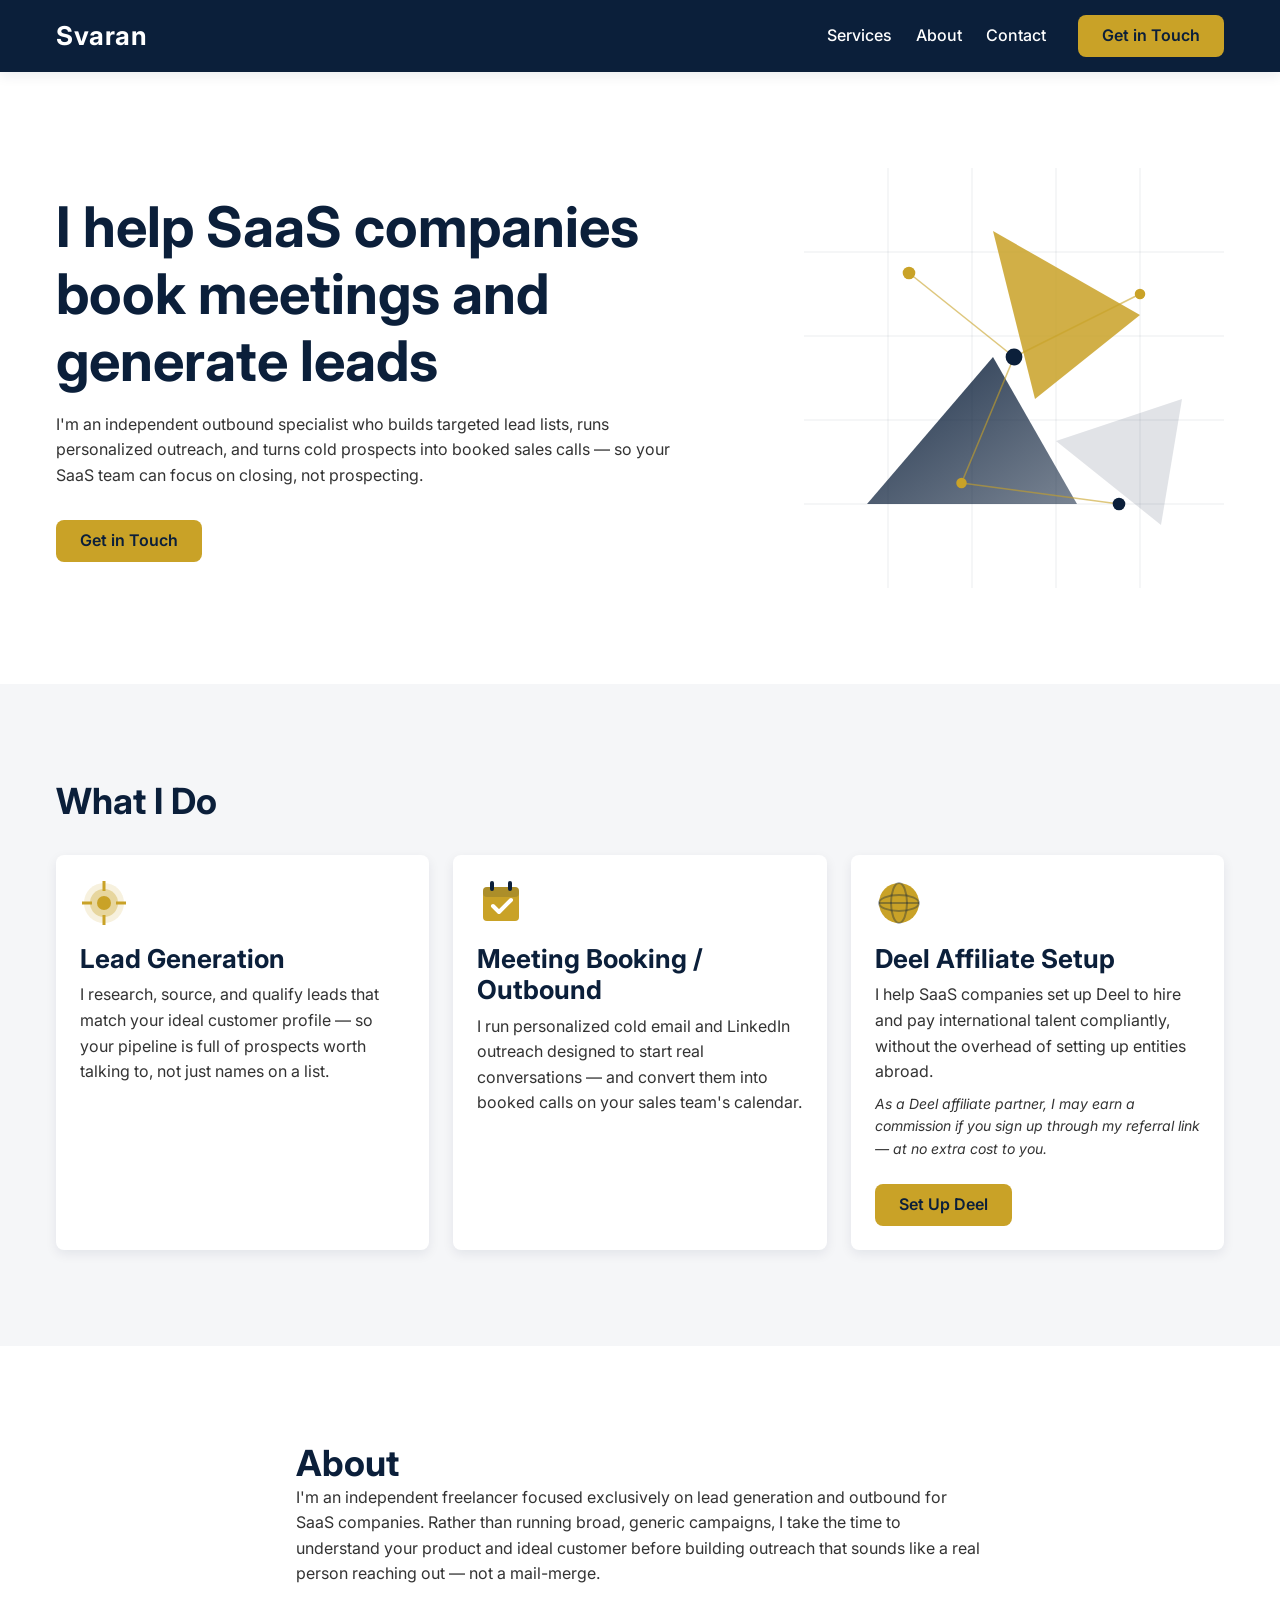
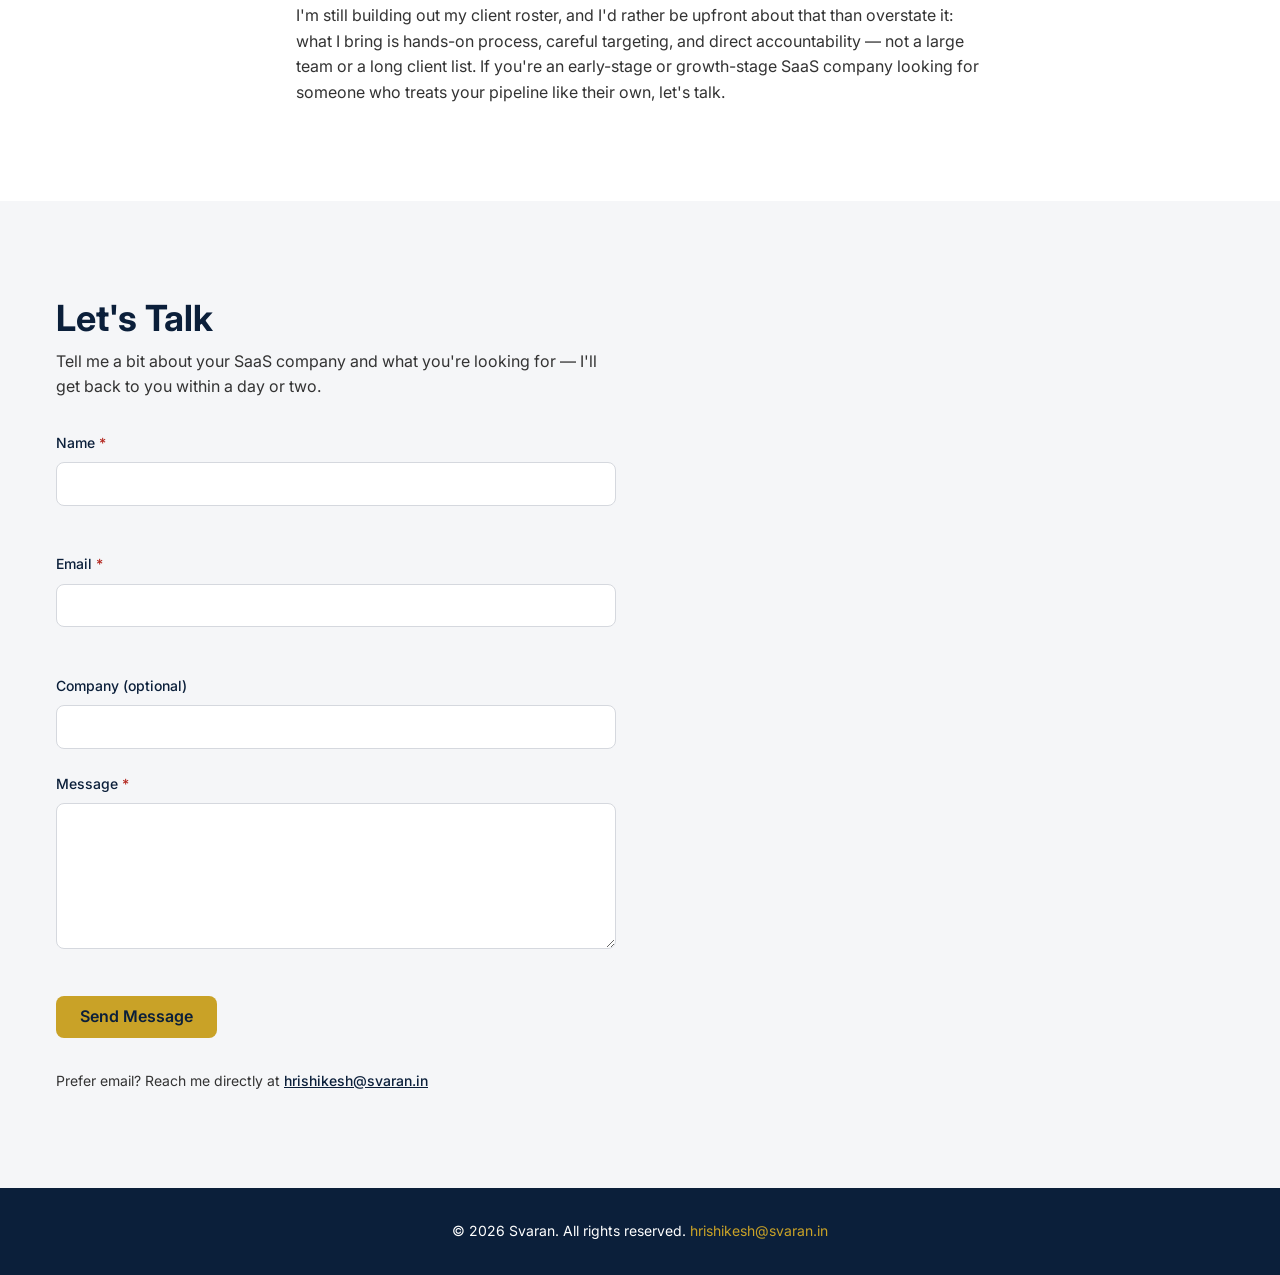
==== index.html @ 105a72fe "Initial commit: Svaran landing page Single-page marketing site for Svaran's freelance lead-gen/outbo" ====
<!DOCTYPE html>
<html lang="en">
<head>
  <script>document.documentElement.classList.add('js');</script>

  <meta charset="UTF-8">
  <meta name="viewport" content="width=device-width, initial-scale=1.0">
  <title>Svaran — Lead Generation & Meeting Booking for SaaS Companies</title>
  <meta name="description" content="Freelance lead generation and outbound specialist helping SaaS companies book more sales meetings — plus Deel setup for global hiring.">

  <!-- Open Graph -->
  <meta property="og:title" content="Svaran — Lead Generation & Meeting Booking for SaaS Companies">
  <meta property="og:description" content="Freelance lead generation and outbound specialist helping SaaS companies book more sales meetings — plus Deel setup for global hiring.">
  <meta property="og:type" content="website">
  <meta property="og:url" content="https://svaran.in">
  <!-- ADD A REAL OG IMAGE (1200x630) TO /assets/ AND UPDATE THIS PATH BEFORE LAUNCH -->
  <meta property="og:image" content="https://svaran.in/assets/og-image.png">

  <link rel="icon" type="image/svg+xml" href="assets/favicon.svg">

  <!-- Google Fonts: Inter -->
  <link rel="preconnect" href="https://fonts.googleapis.com">
  <link rel="preconnect" href="https://fonts.gstatic.com" crossorigin>
  <link href="https://fonts.googleapis.com/css2?family=Inter:wght@400;500;600;700&display=swap" rel="stylesheet">

  <link rel="stylesheet" href="css/style.css">
</head>
<body>

  <header class="site-header">
    <nav class="nav container">
      <a href="#hero" class="nav-logo">Svaran</a>

      <button type="button" class="nav-toggle" aria-label="Toggle navigation menu" aria-expanded="false" aria-controls="nav-menu">
        <span class="nav-toggle-icon"></span>
      </button>

      <div class="nav-menu" id="nav-menu">
        <ul class="nav-links">
          <li><a href="#services">Services</a></li>
          <li><a href="#about">About</a></li>
          <li><a href="#contact">Contact</a></li>
        </ul>
        <a href="#contact" class="btn btn-primary nav-cta">Get in Touch</a>
      </div>
    </nav>
  </header>

  <main>

    <!-- ============================== HERO ============================== -->
    <section id="hero">
      <div class="container hero-inner">
        <div class="hero-content fade-in">
          <h1>I help SaaS companies book meetings and generate leads</h1>
          <p class="hero-subhead">I'm an independent outbound specialist who builds targeted lead lists, runs personalized outreach, and turns cold prospects into booked sales calls — so your SaaS team can focus on closing, not prospecting.</p>
          <a href="#contact" class="btn btn-primary hero-cta">Get in Touch</a>
        </div>

        <div class="hero-graphic fade-in" aria-hidden="true">
          <svg viewBox="0 0 400 400" xmlns="http://www.w3.org/2000/svg" aria-hidden="true" focusable="false">
            <defs>
              <linearGradient id="heroGrad" x1="0%" y1="0%" x2="100%" y2="100%">
                <stop offset="0%" stop-color="var(--color-navy)" stop-opacity="0.9"/>
                <stop offset="100%" stop-color="var(--color-navy)" stop-opacity="0.55"/>
              </linearGradient>
            </defs>

            <!-- subtle grid -->
            <g stroke="var(--color-navy)" stroke-opacity="0.08" stroke-width="1">
              <line x1="0" y1="80" x2="400" y2="80"/>
              <line x1="0" y1="160" x2="400" y2="160"/>
              <line x1="0" y1="240" x2="400" y2="240"/>
              <line x1="0" y1="320" x2="400" y2="320"/>
              <line x1="80" y1="0" x2="80" y2="400"/>
              <line x1="160" y1="0" x2="160" y2="400"/>
              <line x1="240" y1="0" x2="240" y2="400"/>
              <line x1="320" y1="0" x2="320" y2="400"/>
            </g>

            <!-- overlapping angular shapes -->
            <polygon points="60,320 180,180 260,320" fill="url(#heroGrad)"/>
            <polygon points="180,60 320,140 220,220" fill="var(--color-gold)" fill-opacity="0.85"/>
            <polygon points="240,260 360,220 340,340" fill="var(--color-navy)" fill-opacity="0.12"/>

            <!-- network nodes / connections -->
            <g stroke="var(--color-gold)" stroke-width="1.5" stroke-opacity="0.6">
              <line x1="100" y1="100" x2="200" y2="180"/>
              <line x1="200" y1="180" x2="320" y2="120"/>
              <line x1="200" y1="180" x2="150" y2="300"/>
              <line x1="150" y1="300" x2="300" y2="320"/>
            </g>
            <g>
              <circle cx="100" cy="100" r="6" fill="var(--color-gold)"/>
              <circle cx="200" cy="180" r="8" fill="var(--color-navy)"/>
              <circle cx="320" cy="120" r="5" fill="var(--color-gold)"/>
              <circle cx="150" cy="300" r="5" fill="var(--color-gold)"/>
              <circle cx="300" cy="320" r="6" fill="var(--color-navy)"/>
            </g>
          </svg>
        </div>
      </div>
    </section>

    <!-- ============================== SERVICES ============================== -->
    <section id="services">
      <div class="container">
        <h2 class="fade-in">What I Do</h2>

        <div class="services-grid">

          <div class="card service-card fade-in">
            <div class="service-icon" aria-hidden="true">
              <svg viewBox="0 0 48 48" xmlns="http://www.w3.org/2000/svg" aria-hidden="true" focusable="false">
                <circle cx="24" cy="24" r="20" fill="var(--color-gold)" fill-opacity="0.15"/>
                <circle cx="24" cy="24" r="14" fill="var(--color-gold)" fill-opacity="0.35"/>
                <circle cx="24" cy="24" r="7" fill="var(--color-gold)"/>
                <rect x="22.5" y="2" width="3" height="10" fill="var(--color-gold)"/>
                <rect x="22.5" y="36" width="3" height="10" fill="var(--color-gold)"/>
                <rect x="2" y="22.5" width="10" height="3" fill="var(--color-gold)"/>
                <rect x="36" y="22.5" width="10" height="3" fill="var(--color-gold)"/>
              </svg>
            </div>
            <h3>Lead Generation</h3>
            <p>I research, source, and qualify leads that match your ideal customer profile — so your pipeline is full of prospects worth talking to, not just names on a list.</p>
          </div>

          <div class="card service-card fade-in">
            <div class="service-icon" aria-hidden="true">
              <svg viewBox="0 0 48 48" xmlns="http://www.w3.org/2000/svg" aria-hidden="true" focusable="false">
                <rect x="6" y="8" width="36" height="34" rx="4" fill="var(--color-gold)"/>
                <rect x="6" y="8" width="36" height="10" rx="4" fill="var(--color-navy)" fill-opacity="0.15"/>
                <rect x="13" y="2" width="4" height="10" rx="2" fill="var(--color-navy)"/>
                <rect x="31" y="2" width="4" height="10" rx="2" fill="var(--color-navy)"/>
                <path d="M16 27L22 33L34 21" stroke="var(--color-white)" stroke-width="4" stroke-linecap="round" stroke-linejoin="round" fill="none"/>
              </svg>
            </div>
            <h3>Meeting Booking / Outbound</h3>
            <p>I run personalized cold email and LinkedIn outreach designed to start real conversations — and convert them into booked calls on your sales team's calendar.</p>
          </div>

          <div class="card service-card deel-card fade-in">
            <div class="service-icon" aria-hidden="true">
              <svg viewBox="0 0 48 48" xmlns="http://www.w3.org/2000/svg" aria-hidden="true" focusable="false">
                <circle cx="24" cy="24" r="20" fill="var(--color-gold)"/>
                <ellipse cx="24" cy="24" rx="8" ry="20" fill="none" stroke="var(--color-navy)" stroke-opacity="0.35" stroke-width="2"/>
                <ellipse cx="24" cy="24" rx="20" ry="8" fill="none" stroke="var(--color-navy)" stroke-opacity="0.35" stroke-width="2"/>
                <line x1="4" y1="24" x2="44" y2="24" stroke="var(--color-navy)" stroke-opacity="0.35" stroke-width="2"/>
              </svg>
            </div>
            <h3>Deel Affiliate Setup</h3>
            <p>I help SaaS companies set up Deel to hire and pay international talent compliantly, without the overhead of setting up entities abroad.</p>
            <p class="text-small deel-disclosure">As a Deel affiliate partner, I may earn a commission if you sign up through my referral link — at no extra cost to you.</p>
            <!-- REPLACE WITH REAL DEEL AFFILIATE LINK BEFORE LAUNCH -->
            <a href="#DEEL_AAFFILIATE_LINK_HERE" class="btn btn-primary deel-link" target="_blank" rel="noopener noreferrer">Set Up Deel</a>
          </div>

        </div>
      </div>
    </section>

    <!-- ============================== ABOUT ============================== -->
    <section id="about">
      <div class="container about-inner fade-in">
        <h2>About</h2>
        <p>I'm an independent freelancer focused exclusively on lead generation and outbound for SaaS companies. Rather than running broad, generic campaigns, I take the time to understand your product and ideal customer before building outreach that sounds like a real person reaching out — not a mail-merge.</p>
        <p>I'm still building out my client roster, and I'd rather be upfront about that than overstate it: what I bring is hands-on process, careful targeting, and direct accountability — not a large team or a long client list. If you're an early-stage or growth-stage SaaS company looking for someone who treats your pipeline like their own, let's talk.</p>
      </div>
    </section>

    <!-- ============================== CONTACT ============================== -->
    <section id="contact">
      <div class="container">
        <h2 class="fade-in">Let's Talk</h2>
        <p class="fade-in contact-intro">Tell me a bit about your SaaS company and what you're looking for — I'll get back to you within a day or two.</p>

        <!-- SIGN UP AT formspree.io (free tier) AND REPLACE YOUR_FORM_ID WITH YOUR REAL ENDPOINT -->
        <form id="contact-form" class="contact-form fade-in" action="https://formspree.io/f/YOUR_FORM_ID" method="POST" novalidate>

          <div class="form-group">
            <label for="name">Name <span class="required">*</span></label>
            <input type="text" id="name" name="name" autocomplete="name" aria-required="true" aria-invalid="false" aria-describedby="name-error">
            <span class="form-error" id="name-error" role="alert"></span>
          </div>

          <div class="form-group">
            <label for="email">Email <span class="required">*</span></label>
            <input type="email" id="email" name="email" autocomplete="email" aria-required="true" aria-invalid="false" aria-describedby="email-error">
            <span class="form-error" id="email-error" role="alert"></span>
          </div>

          <div class="form-group">
            <label for="company">Company <span class="text-small">(optional)</span></label>
            <input type="text" id="company" name="company" autocomplete="organization">
          </div>

          <div class="form-group">
            <label for="message">Message <span class="required">*</span></label>
            <textarea id="message" name="message" rows="5" aria-required="true" aria-invalid="false" aria-describedby="message-error"></textarea>
            <span class="form-error" id="message-error" role="alert"></span>
          </div>

          <button type="submit" class="btn btn-primary">Send Message</button>

          <p class="form-status" id="form-status" role="alert" hidden></p>
        </form>

        <div class="form-success" id="form-success" hidden>
          <p>Thanks, I'll get back to you soon.</p>
        </div>

        <p class="contact-fallback text-small">Prefer email? Reach me directly at <a href="mailto:hrishikesh@svaran.in">hrishikesh@svaran.in</a></p>
      </div>
    </section>

  </main>

  <footer class="site-footer">
    <div class="container">
      <p class="text-small">&copy; 2026 Svaran. All rights reserved. <a href="mailto:hrishikesh@svaran.in">hrishikesh@svaran.in</a></p>
    </div>
  </footer>

  <script src="js/main.js"></script>
</body>
</html>
---- css/style.css ----
/* ==========================================================================
   Svaran — Global Stylesheet
   ========================================================================== */

/* --------------------------------------------------------------------------
   1. CSS Reset / Normalize
   -------------------------------------------------------------------------- */
*,
*::before,
*::after {
  box-sizing: border-box;
}

html,
body,
h1,
h2,
h3,
h4,
p,
figure,
blockquote,
dl,
dd,
ul,
ol {
  margin: 0;
}

ul,
ol {
  padding: 0;
  list-style: none;
}

html {
  -webkit-text-size-adjust: 100%;
  scroll-behavior: smooth;
}

body {
  min-height: 100vh;
  text-rendering: optimizeSpeed;
  -webkit-font-smoothing: antialiased;
  -moz-osx-font-smoothing: grayscale;
}

img,
picture,
svg {
  display: block;
  max-width: 100%;
}

a {
  color: inherit;
  text-decoration: none;
}

/* Visible keyboard focus. Navy outline for light backgrounds; gold inside
   the navy header/footer, since navy-on-navy and gold-on-white both fail
   WCAG's 3:1 non-text contrast minimum. */
a:focus-visible,
button:focus-visible,
input:focus-visible,
textarea:focus-visible {
  outline: 2px solid var(--color-navy);
  outline-offset: 2px;
}

.site-header a:focus-visible,
.site-header button:focus-visible,
.site-footer a:focus-visible {
  outline-color: var(--color-gold);
}

button {
  font: inherit;
  color: inherit;
  background: none;
  border: none;
  cursor: pointer;
}

input,
button,
textarea,
select {
  font: inherit;
}

/* --------------------------------------------------------------------------
   2. Design Tokens (CSS Custom Properties)
   -------------------------------------------------------------------------- */
:root {
  /* Colors */
  --color-navy: #0B1F3A;
  --color-gold: #C9A227;
  --color-white: #FFFFFF;
  --color-gray-light: #F5F6F8;
  --color-gray-text: #333333;

  /* Semantic color aliases */
  --color-bg: var(--color-white);
  --color-bg-alt: var(--color-gray-light);
  --color-text: var(--color-gray-text);
  --color-primary: var(--color-navy);
  --color-accent: var(--color-gold);

  /* Typography */
  --font-family-base: 'Inter', -apple-system, BlinkMacSystemFont, 'Segoe UI', sans-serif;

  /* Mobile-first type scale */
  --font-size-h1: 2rem;        /* 32px */
  --font-size-h2: 1.625rem;    /* 26px */
  --font-size-h3: 1.25rem;     /* 20px */
  --font-size-body: 1rem;      /* 16px */
  --font-size-small: 0.875rem; /* 14px */

  --line-height-heading: 1.2;
  --line-height-body: 1.6;

  --font-weight-regular: 400;
  --font-weight-medium: 500;
  --font-weight-semibold: 600;
  --font-weight-bold: 700;

  /* Spacing scale (8px base unit) */
  --space-1: 8px;
  --space-2: 16px;
  --space-3: 24px;
  --space-4: 32px;
  --space-6: 48px;
  --space-8: 64px;
  --space-12: 96px;

  /* Radius & Shadow */
  --radius-base: 8px;
  --shadow-card: 0 4px 12px rgba(11, 31, 58, 0.08);

  /* Layout */
  --container-max-width: 1200px;
  --header-height: 72px;

  /* Utility (form validation state — additive, does not alter core palette) */
  --color-error: #B3261E;
  --shadow-card-hover: 0 8px 20px rgba(11, 31, 58, 0.14);
}

/* --------------------------------------------------------------------------
   3. Base Element Styles
   -------------------------------------------------------------------------- */
body {
  font-family: var(--font-family-base);
  font-size: var(--font-size-body);
  line-height: var(--line-height-body);
  color: var(--color-text);
  background-color: var(--color-bg);
}

h1,
h2,
h3 {
  font-weight: var(--font-weight-bold);
  line-height: var(--line-height-heading);
  color: var(--color-primary);
}

h1 {
  font-size: var(--font-size-h1);
}

h2 {
  font-size: var(--font-size-h2);
}

h3 {
  font-size: var(--font-size-h3);
}

small,
.text-small {
  font-size: var(--font-size-small);
}

/* --------------------------------------------------------------------------
   4. Layout Helpers
   -------------------------------------------------------------------------- */
.container {
  width: 100%;
  max-width: var(--container-max-width);
  margin-inline: auto;
  padding-inline: var(--space-2);
}

section {
  padding-block: var(--space-8);
}

/* --------------------------------------------------------------------------
   5. Buttons
   -------------------------------------------------------------------------- */
.btn {
  display: inline-block;
  font-weight: var(--font-weight-semibold);
  font-size: var(--font-size-body);
  padding: var(--space-1) var(--space-3);
  border-radius: var(--radius-base);
  transition: background-color 0.2s ease, color 0.2s ease, transform 0.2s ease;
}

.btn-primary {
  background-color: var(--color-accent);
  color: var(--color-navy);
}

.btn-primary:hover {
  background-color: #b8931f;
  transform: translateY(-2px);
}

.btn-primary:active {
  transform: translateY(0);
}

/* --------------------------------------------------------------------------
   6. Header / Nav
   -------------------------------------------------------------------------- */
.site-header {
  position: sticky;
  top: 0;
  z-index: 100;
  background-color: var(--color-navy);
  box-shadow: var(--shadow-card);
}

.nav {
  display: flex;
  align-items: center;
  justify-content: space-between;
  height: var(--header-height);
}

.nav-logo {
  font-size: var(--font-size-h3);
  font-weight: var(--font-weight-bold);
  color: var(--color-white);
  letter-spacing: 0.02em;
}

.nav-toggle {
  display: block;
  z-index: 110;
  padding: var(--space-1);
}

.nav-toggle-icon,
.nav-toggle-icon::before,
.nav-toggle-icon::after {
  display: block;
  width: 24px;
  height: 2px;
  background-color: var(--color-white);
  transition: transform 0.2s ease, opacity 0.2s ease;
}

.nav-toggle-icon::before,
.nav-toggle-icon::after {
  content: '';
  position: relative;
}

.nav-toggle-icon::before {
  top: 6px;
}

.nav-toggle-icon::after {
  top: 4px;
}

.nav-menu {
  position: fixed;
  inset: var(--header-height) 0 0 0;
  background-color: var(--color-navy);
  display: flex;
  flex-direction: column;
  align-items: center;
  justify-content: center;
  gap: var(--space-3);
  transform: translateX(100%);
  visibility: hidden;
  transition: transform 0.25s ease, visibility 0s linear 0.25s;
}

.nav-menu.is-open {
  transform: translateX(0);
  visibility: visible;
  transition: transform 0.25s ease;
}

.nav-links {
  display: flex;
  flex-direction: column;
  align-items: center;
  gap: var(--space-3);
}

.nav-links a {
  color: var(--color-white);
  font-weight: var(--font-weight-medium);
}

.nav-links a:hover {
  color: var(--color-accent);
}

.nav-cta {
  display: none;
}

/* --------------------------------------------------------------------------
   7. Sections
   -------------------------------------------------------------------------- */
#hero {
  background-color: var(--color-bg);
}

#services {
  background-color: var(--color-bg-alt);
}

#about {
  background-color: var(--color-bg);
}

#contact {
  background-color: var(--color-bg-alt);
}

.card {
  background-color: var(--color-white);
  border-radius: var(--radius-base);
  box-shadow: var(--shadow-card);
  padding: var(--space-3);
  transition: transform 0.2s ease, box-shadow 0.2s ease;
}

/* --------------------------------------------------------------------------
   7a. Hero
   -------------------------------------------------------------------------- */
.hero-inner {
  display: flex;
  flex-direction: column;
  align-items: center;
  gap: var(--space-6);
  text-align: center;
}

.hero-content {
  max-width: 640px;
}

.hero-subhead {
  margin-top: var(--space-2);
  font-size: var(--font-size-body);
  color: var(--color-text);
}

.hero-cta {
  margin-top: var(--space-4);
}

.hero-graphic {
  width: 100%;
  max-width: 320px;
}

.hero-graphic svg {
  width: 100%;
  height: auto;
}

/* --------------------------------------------------------------------------
   7b. Services
   -------------------------------------------------------------------------- */
.services-grid {
  display: grid;
  grid-template-columns: 1fr;
  gap: var(--space-3);
  margin-top: var(--space-4);
}

.service-card h3 {
  margin-top: var(--space-2);
}

.service-card p {
  margin-top: var(--space-1);
}

.service-icon svg {
  width: 48px;
  height: 48px;
}

.deel-card {
  display: flex;
  flex-direction: column;
}

.deel-disclosure {
  margin-top: var(--space-2);
  color: var(--color-text);
  font-style: italic;
}

.deel-link {
  margin-top: var(--space-3);
  align-self: flex-start;
}

/* --------------------------------------------------------------------------
   7c. About
   -------------------------------------------------------------------------- */
.about-inner {
  max-width: 720px;
}

.about-inner p + p {
  margin-top: var(--space-2);
}

/* --------------------------------------------------------------------------
   7d. Contact
   -------------------------------------------------------------------------- */
.contact-intro {
  margin-top: var(--space-1);
  max-width: 560px;
}

.contact-form {
  margin-top: var(--space-4);
  max-width: 560px;
  display: flex;
  flex-direction: column;
  gap: var(--space-3);
}

.form-group {
  display: flex;
  flex-direction: column;
  gap: var(--space-1);
}

.form-group label {
  font-weight: var(--font-weight-medium);
  font-size: var(--font-size-small);
  color: var(--color-primary);
}

.required {
  color: var(--color-error);
}

.form-group input,
.form-group textarea {
  border: 1px solid #D5D8DE;
  border-radius: var(--radius-base);
  padding: var(--space-1) var(--space-2);
  background-color: var(--color-white);
  color: var(--color-text);
  transition: border-color 0.2s ease, box-shadow 0.2s ease;
}

.form-group input:focus,
.form-group textarea:focus {
  outline: none;
  border-color: var(--color-navy);
  box-shadow: 0 0 0 3px rgba(11, 31, 58, 0.12);
}

.form-group textarea {
  resize: vertical;
}

.form-group.has-error input,
.form-group.has-error textarea {
  border-color: var(--color-error);
}

.form-error {
  min-height: 1.1em;
  font-size: var(--font-size-small);
  color: var(--color-error);
}

.contact-form .btn {
  align-self: flex-start;
}

.form-status {
  font-size: var(--font-size-small);
  color: var(--color-error);
}

.form-success {
  margin-top: var(--space-4);
  max-width: 560px;
  background-color: var(--color-white);
  border-left: 4px solid var(--color-accent);
  border-radius: var(--radius-base);
  padding: var(--space-3);
  box-shadow: var(--shadow-card);
}

.contact-fallback {
  margin-top: var(--space-4);
}

.contact-fallback a {
  color: var(--color-navy);
  font-weight: var(--font-weight-medium);
  text-decoration: underline;
}

/* --------------------------------------------------------------------------
   7e. Scroll-triggered fade-in
   -------------------------------------------------------------------------- */
/* Content is visible by default (CSS-first). The "js" class is only added
   by an inline script in <head>, so the hidden starting state — and the
   animation — only ever apply when JS actually ran. If JS fails to load,
   nothing here executes and every section stays fully visible and readable. */
.js .fade-in {
  opacity: 0;
  transform: translateY(20px);
  transition: opacity 0.6s ease, transform 0.6s ease;
}

.js .fade-in.is-visible {
  opacity: 1;
  transform: translateY(0);
}

@media (prefers-reduced-motion: reduce) {
  .js .fade-in {
    opacity: 1;
    transform: none;
    transition: none;
  }
}

/* Card hover lift — declared after .fade-in so it wins the transform
   cascade on cards that are also fade-in targets (equal specificity,
   source order decides). */
.card:hover {
  transform: translateY(-4px);
  box-shadow: var(--shadow-card-hover);
}

/* --------------------------------------------------------------------------
   8. Footer
   -------------------------------------------------------------------------- */
.site-footer {
  background-color: var(--color-navy);
  color: var(--color-white);
  text-align: center;
  padding-block: var(--space-4);
}

.site-footer a {
  color: var(--color-gold);
}

/* --------------------------------------------------------------------------
   9. Responsive Breakpoints (mobile-first, min-width)
   -------------------------------------------------------------------------- */

/* Tablet — 768px and up */
@media (min-width: 768px) {
  :root {
    --font-size-h1: 2.75rem;   /* 44px */
    --font-size-h2: 2rem;      /* 32px */
    --font-size-h3: 1.5rem;    /* 24px */
  }

  .nav-toggle {
    display: none;
  }

  .nav-menu {
    position: static;
    flex-direction: row;
    justify-content: flex-end;
    gap: var(--space-4);
    background-color: transparent;
    transform: none;
    visibility: visible;
    transition: none;
  }

  .nav-links {
    flex-direction: row;
    gap: var(--space-3);
  }

  .nav-cta {
    display: inline-block;
  }

  .hero-inner {
    flex-direction: row;
    align-items: center;
    justify-content: space-between;
    text-align: left;
  }

  .hero-content {
    flex: 1 1 55%;
  }

  .hero-graphic {
    flex: 0 0 38%;
    max-width: 380px;
  }

  .services-grid {
    grid-template-columns: repeat(3, 1fr);
  }
}

/* Desktop — 1024px and up */
@media (min-width: 1024px) {
  :root {
    --font-size-h1: 3.5rem;    /* 56px */
    --font-size-h2: 2.25rem;   /* 36px */
    --font-size-h3: 1.625rem;  /* 26px */
  }

  section {
    padding-block: var(--space-12);
  }

  .hero-graphic {
    max-width: 420px;
  }
}
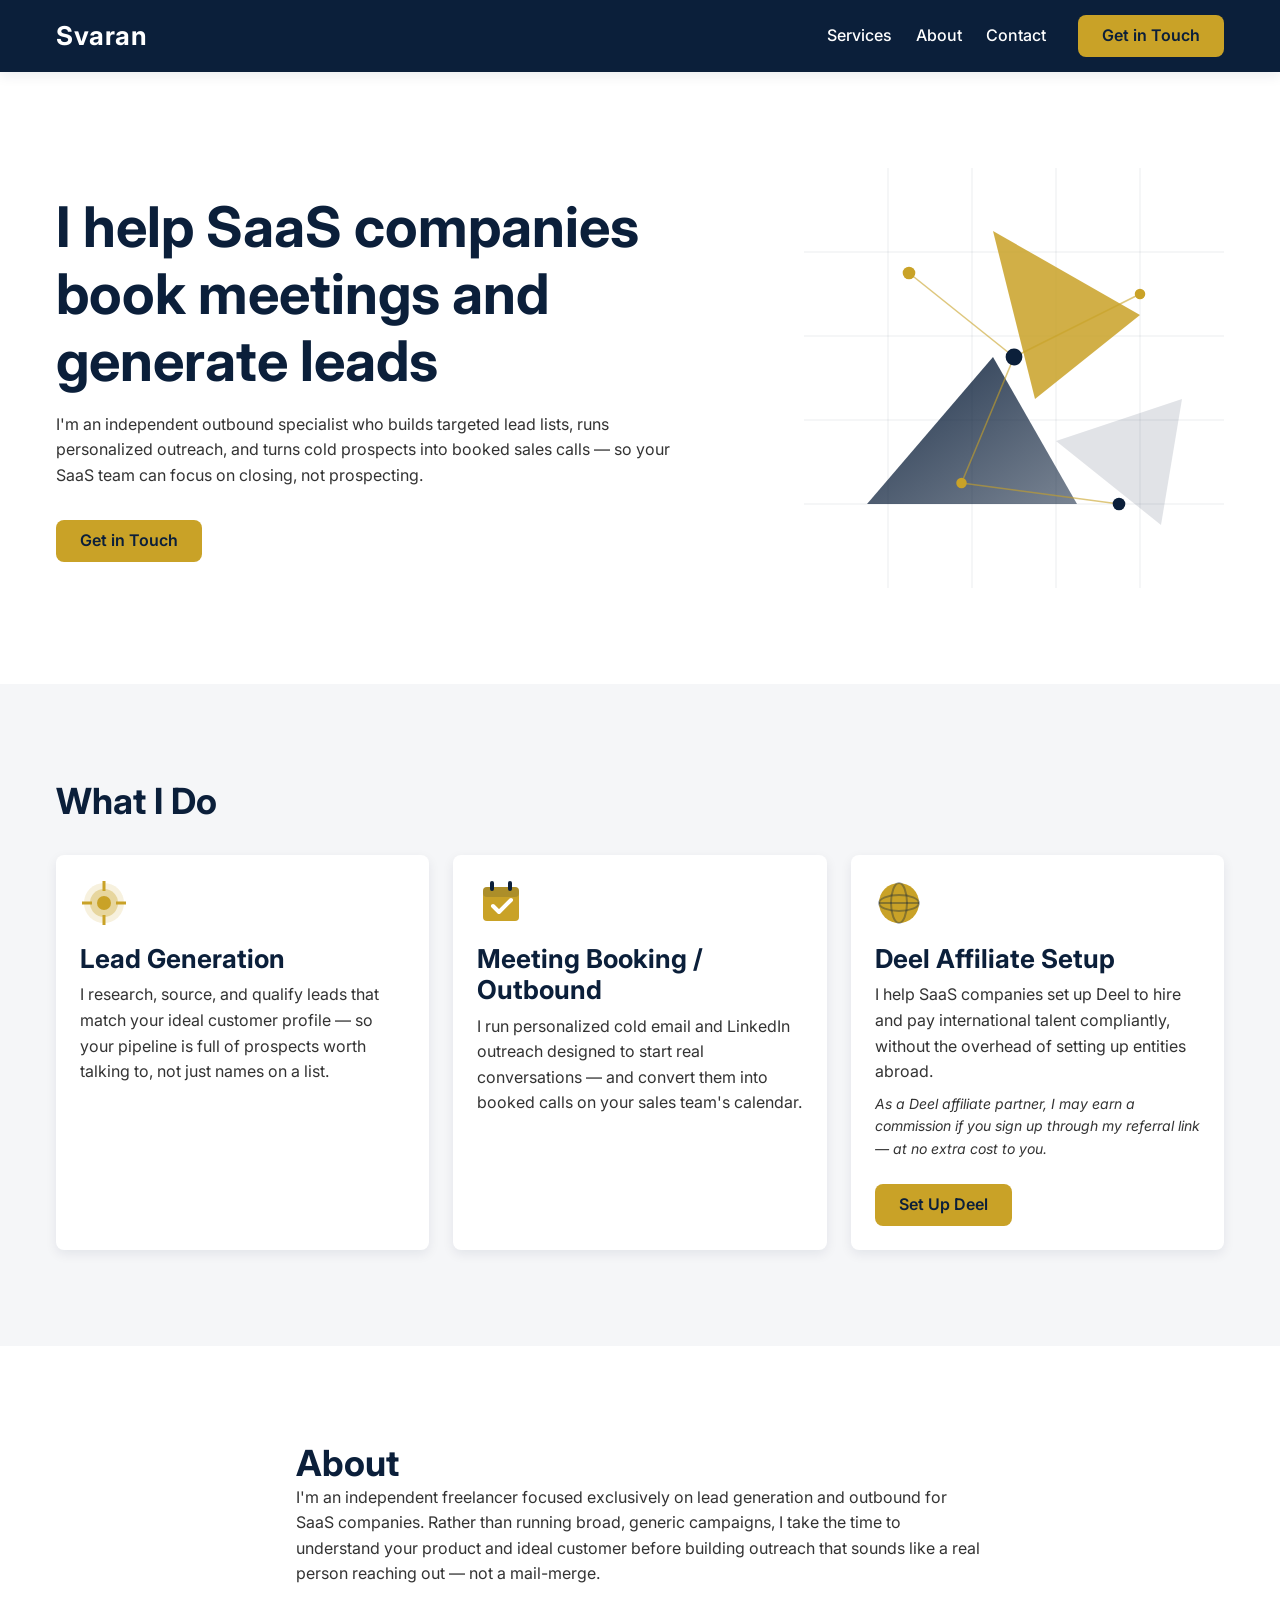
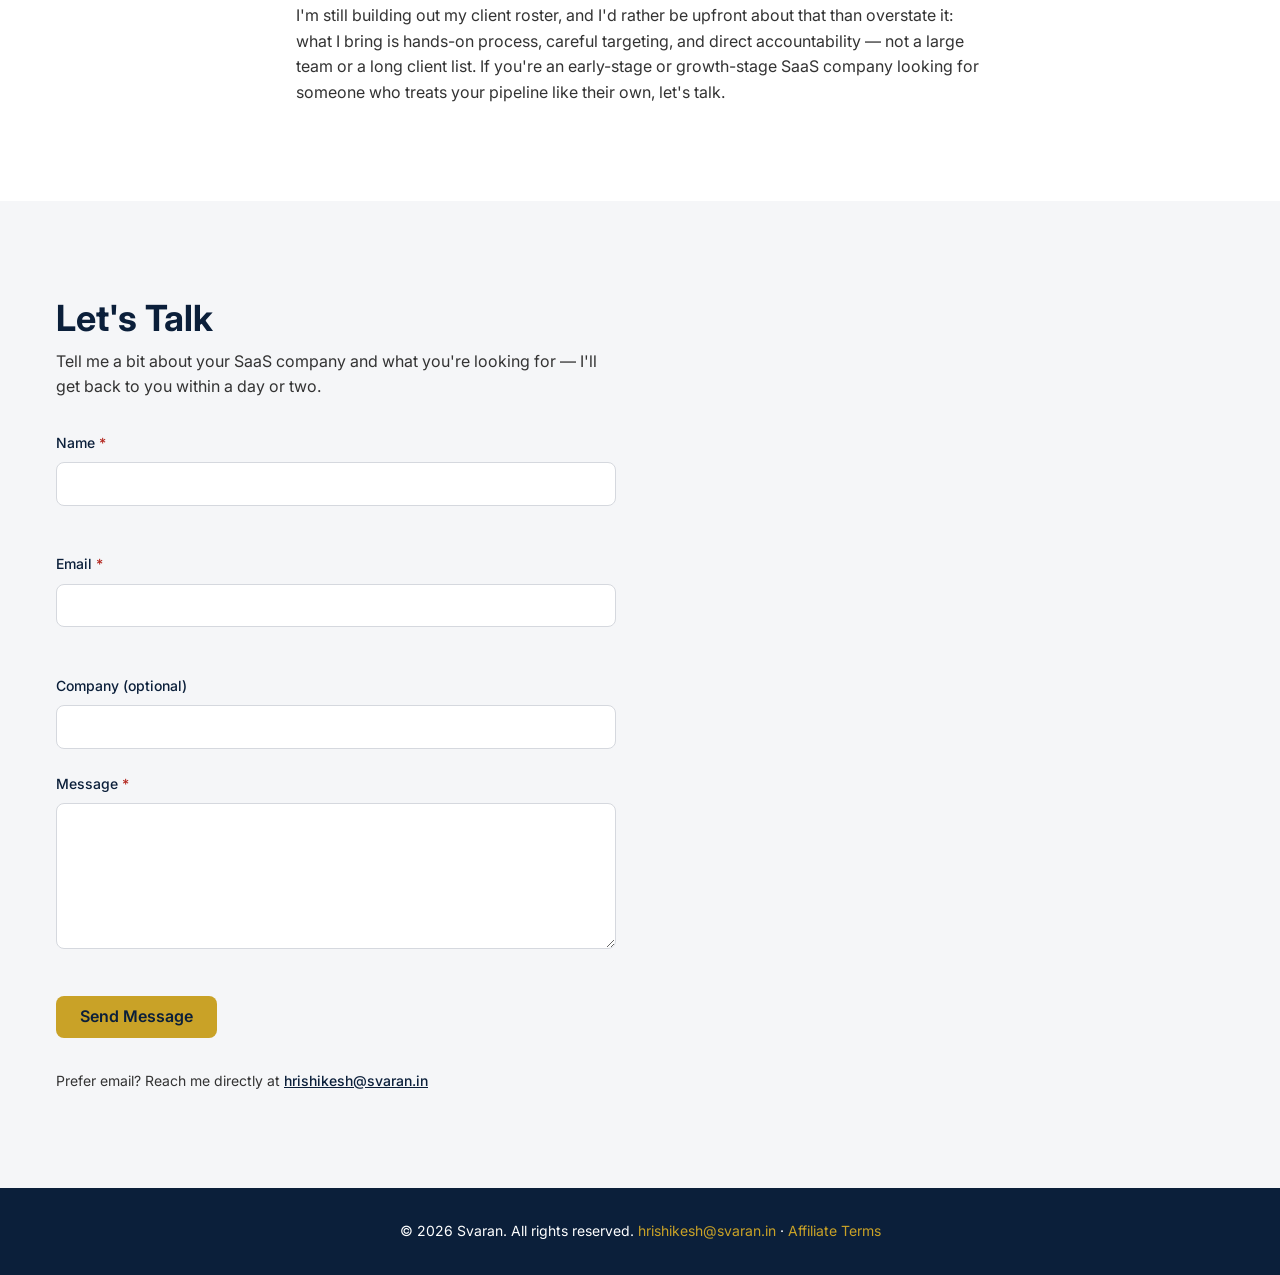
==== commit 790a2aeb: "Add affiliate terms/disclosure page and link it from footer" ====
--- a/index.html
+++ b/index.html
@@ -151,8 +151,7 @@
             <h3>Deel Affiliate Setup</h3>
             <p>I help SaaS companies set up Deel to hire and pay international talent compliantly, without the overhead of setting up entities abroad.</p>
             <p class="text-small deel-disclosure">As a Deel affiliate partner, I may earn a commission if you sign up through my referral link — at no extra cost to you.</p>
-            <!-- REPLACE WITH REAL DEEL AFFILIATE LINK BEFORE LAUNCH -->
-            <a href="#DEEL_AAFFILIATE_LINK_HERE" class="btn btn-primary deel-link" target="_blank" rel="noopener noreferrer">Set Up Deel</a>
+            <a href="https://get.deel.com/dgjn7xkmldy9" class="btn btn-primary deel-link" target="_blank" rel="noopener noreferrer">Set Up Deel</a>
           </div>
 
         </div>
@@ -174,8 +173,7 @@
         <h2 class="fade-in">Let's Talk</h2>
         <p class="fade-in contact-intro">Tell me a bit about your SaaS company and what you're looking for — I'll get back to you within a day or two.</p>
 
-        <!-- SIGN UP AT formspree.io (free tier) AND REPLACE YOUR_FORM_ID WITH YOUR REAL ENDPOINT -->
-        <form id="contact-form" class="contact-form fade-in" action="https://formspree.io/f/YOUR_FORM_ID" method="POST" novalidate>
+        <form id="contact-form" class="contact-form fade-in" action="https://formspree.io/f/xaqrpwnw" method="POST" novalidate>
 
           <div class="form-group">
             <label for="name">Name <span class="required">*</span></label>
@@ -217,7 +215,7 @@
 
   <footer class="site-footer">
     <div class="container">
-      <p class="text-small">&copy; 2026 Svaran. All rights reserved. <a href="mailto:hrishikesh@svaran.in">hrishikesh@svaran.in</a></p>
+      <p class="text-small">&copy; 2026 Svaran. All rights reserved. <a href="mailto:hrishikesh@svaran.in">hrishikesh@svaran.in</a> · <a href="affiliate-terms.html">Affiliate Terms</a></p>
     </div>
   </footer>
 
--- a/css/style.css
+++ b/css/style.css
@@ -431,6 +431,41 @@
 }
 
 /* --------------------------------------------------------------------------
+   7c-2. Legal / Affiliate Terms
+   -------------------------------------------------------------------------- */
+.legal-content {
+  max-width: 720px;
+}
+
+.legal-content h1 {
+  margin-bottom: var(--space-1);
+}
+
+.legal-content h2 {
+  font-size: 1.25rem;
+  margin-top: var(--space-4);
+  margin-bottom: var(--space-1);
+}
+
+.legal-content p {
+  margin-top: var(--space-2);
+  color: var(--color-text);
+}
+
+.legal-content h2 + p {
+  margin-top: var(--space-1);
+}
+
+.legal-content a {
+  color: var(--color-primary);
+  text-decoration: underline;
+}
+
+.legal-back {
+  margin-top: var(--space-6) !important;
+}
+
+/* --------------------------------------------------------------------------
    7d. Contact
    -------------------------------------------------------------------------- */
 .contact-intro {
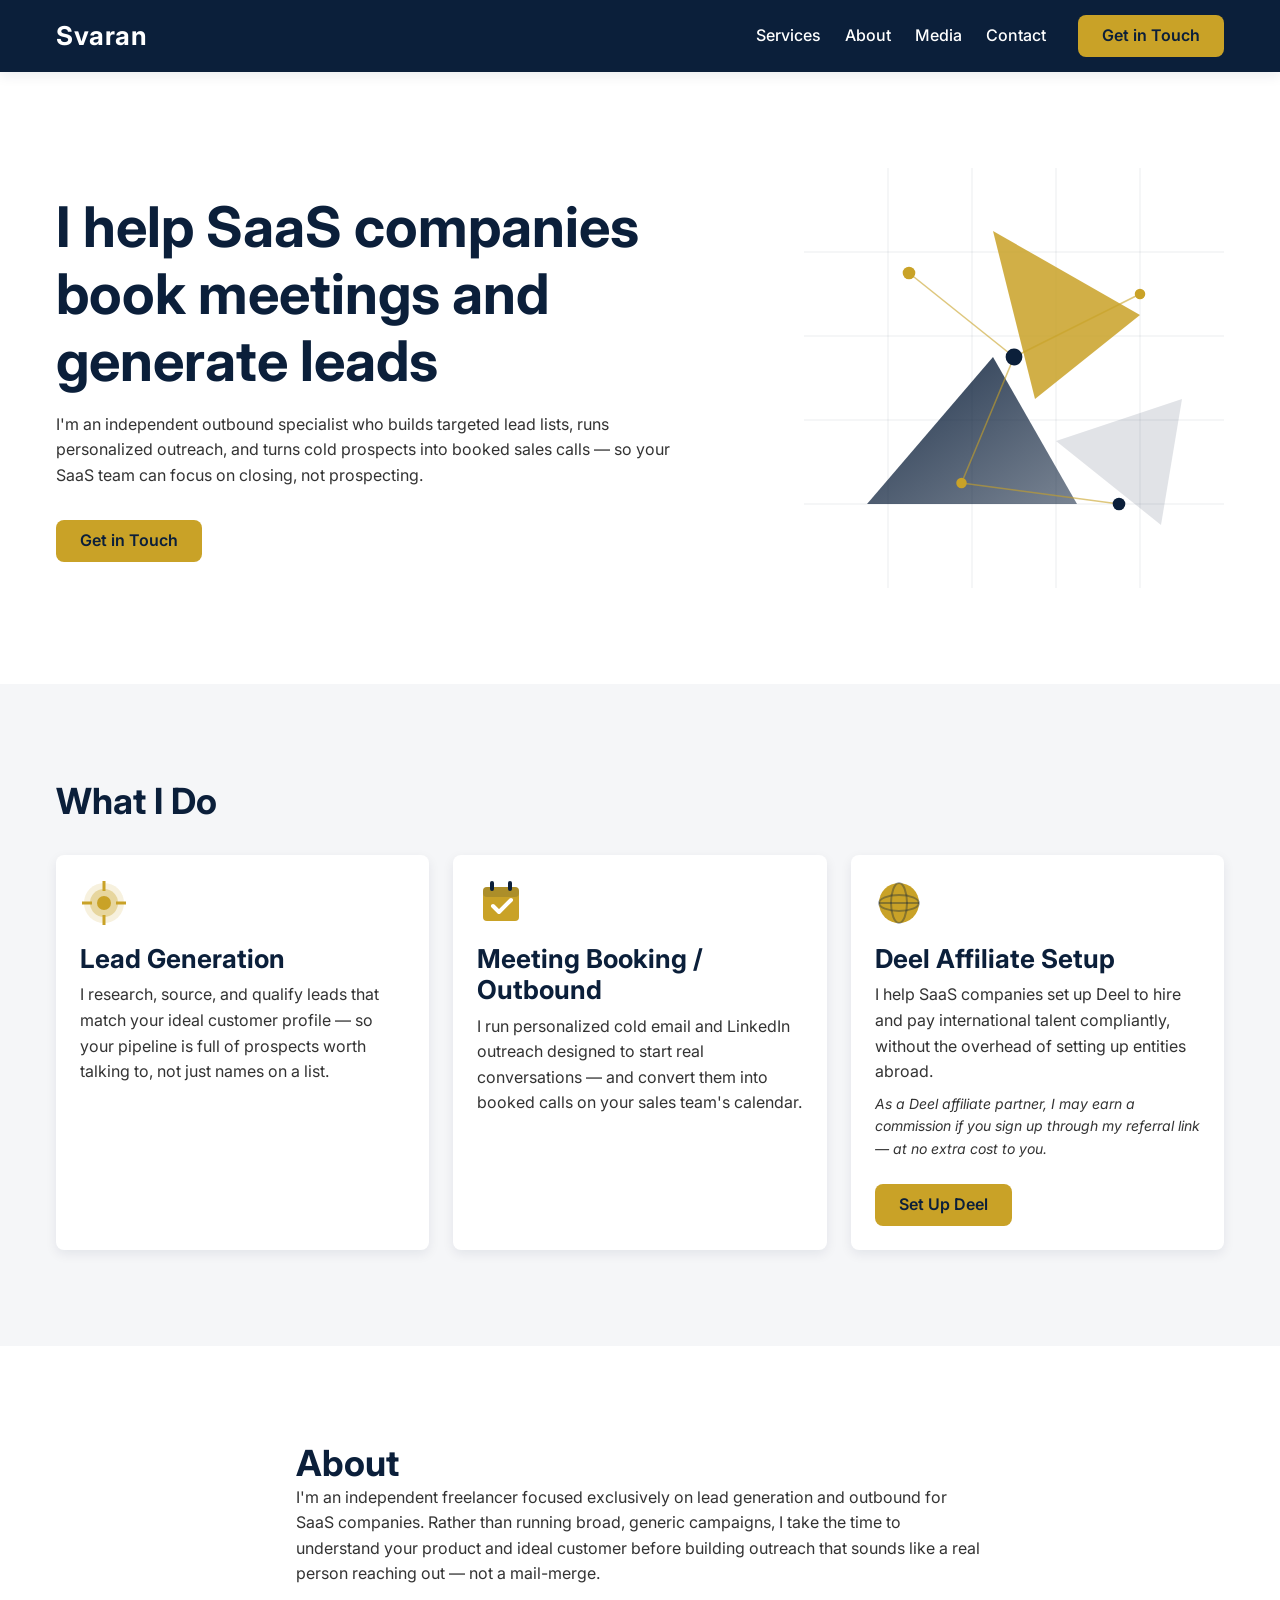
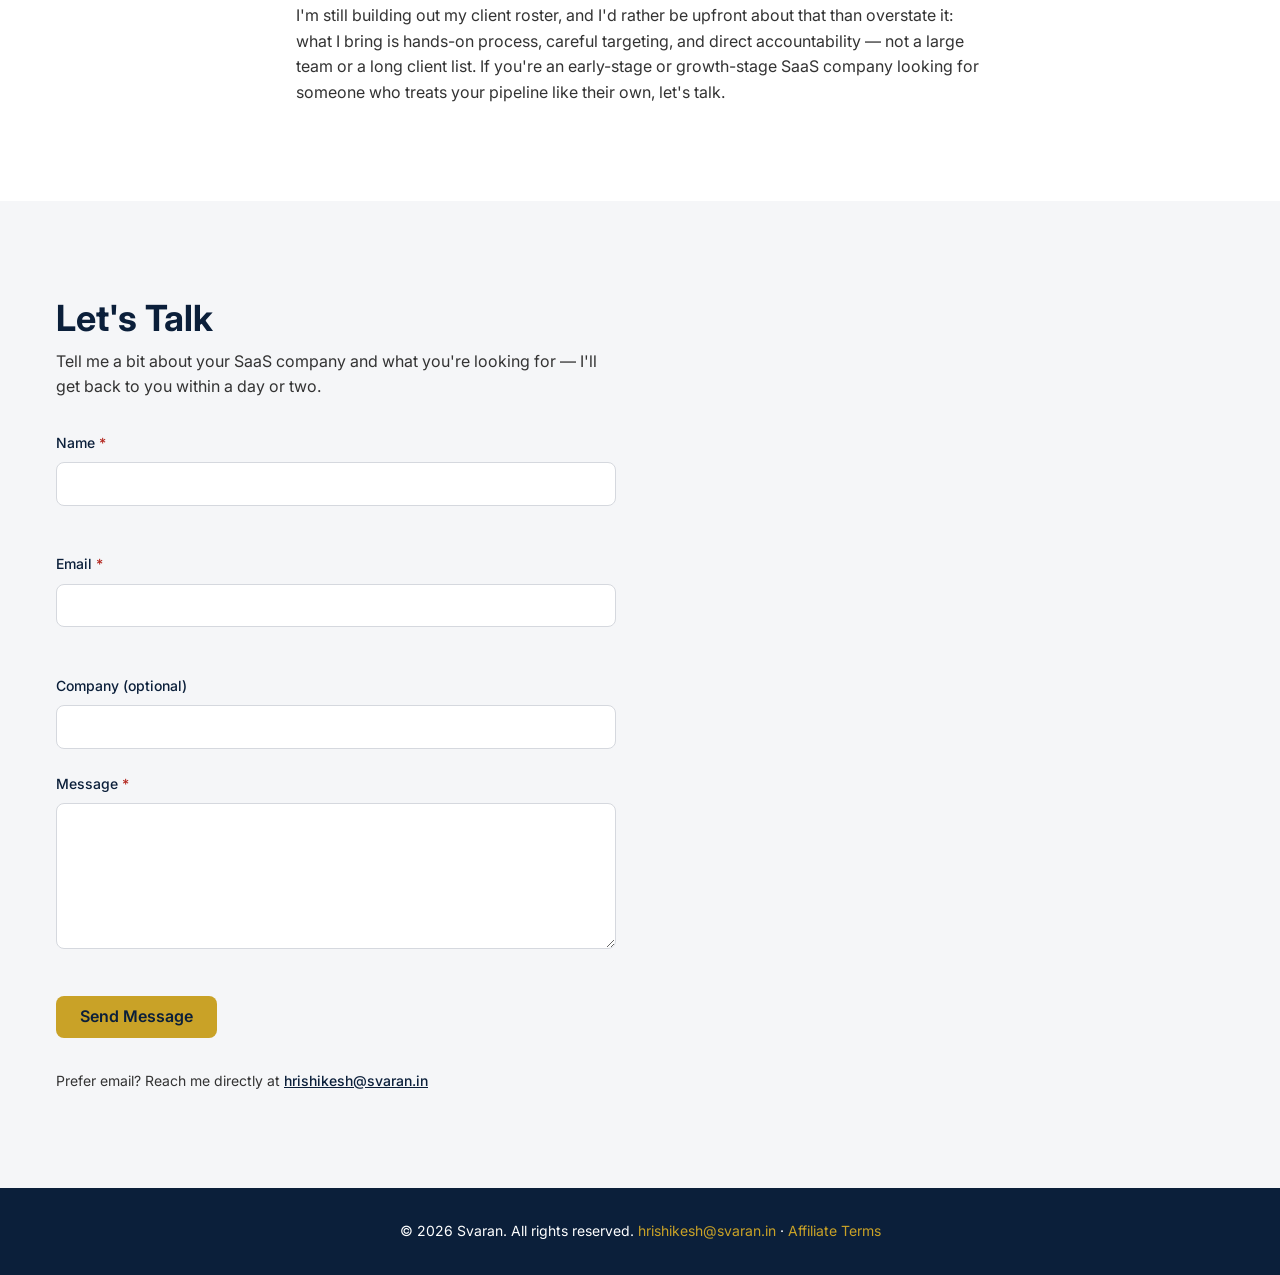
==== commit 6ae951a5: "Add Media page linking to LinkedIn posts, with nav entry" ====
--- a/index.html
+++ b/index.html
@@ -39,6 +39,7 @@
         <ul class="nav-links">
           <li><a href="#services">Services</a></li>
           <li><a href="#about">About</a></li>
+          <li><a href="media.html">Media</a></li>
           <li><a href="#contact">Contact</a></li>
         </ul>
         <a href="#contact" class="btn btn-primary nav-cta">Get in Touch</a>
--- a/css/style.css
+++ b/css/style.css
@@ -461,8 +461,66 @@
   text-decoration: underline;
 }
 
+.legal-list {
+  margin-top: var(--space-2);
+  padding-left: var(--space-3);
+  list-style: disc;
+}
+
+.legal-list li {
+  margin-top: var(--space-1);
+  color: var(--color-text);
+}
+
+.legal-list li:first-child {
+  margin-top: 0;
+}
+
+.legal-disclaimer {
+  margin-top: var(--space-4);
+  padding-top: var(--space-2);
+  border-top: 1px solid var(--color-gray-light);
+}
+
 .legal-back {
   margin-top: var(--space-6) !important;
+}
+
+/* --------------------------------------------------------------------------
+   7c-3. Media
+   -------------------------------------------------------------------------- */
+.media-intro {
+  margin-top: var(--space-1);
+  max-width: 560px;
+  color: var(--color-text);
+}
+
+.media-grid {
+  display: grid;
+  grid-template-columns: 1fr;
+  gap: var(--space-3);
+  margin-top: var(--space-4);
+}
+
+.media-card {
+  display: block;
+  color: var(--color-text);
+}
+
+.media-card h3 {
+  color: var(--color-primary);
+}
+
+.media-link {
+  display: inline-block;
+  margin-top: var(--space-2);
+  color: var(--color-accent);
+  font-weight: 600;
+}
+
+.media-card:hover {
+  transform: translateY(-2px);
+  box-shadow: var(--shadow-card-hover, var(--shadow-card));
 }
 
 /* --------------------------------------------------------------------------
@@ -661,6 +719,10 @@
   .services-grid {
     grid-template-columns: repeat(3, 1fr);
   }
+
+  .media-grid {
+    grid-template-columns: repeat(2, 1fr);
+  }
 }
 
 /* Desktop — 1024px and up */
